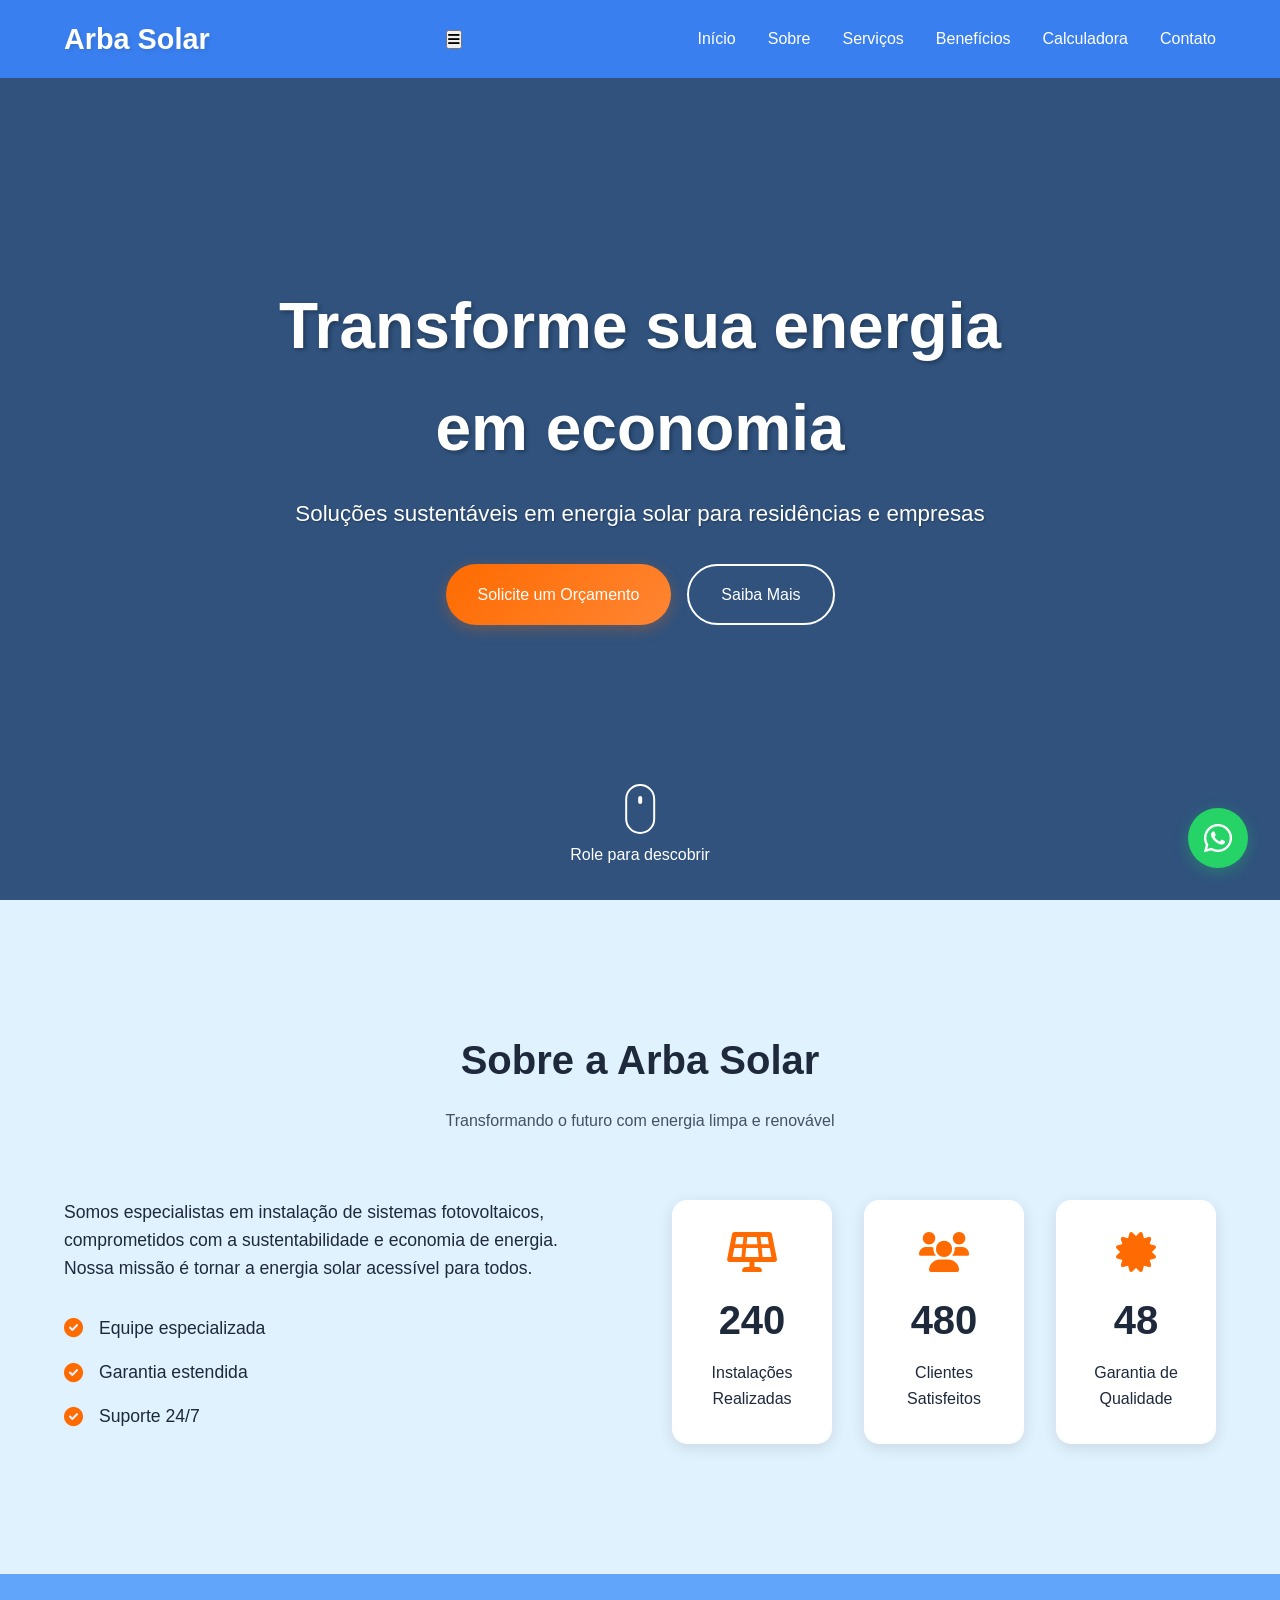
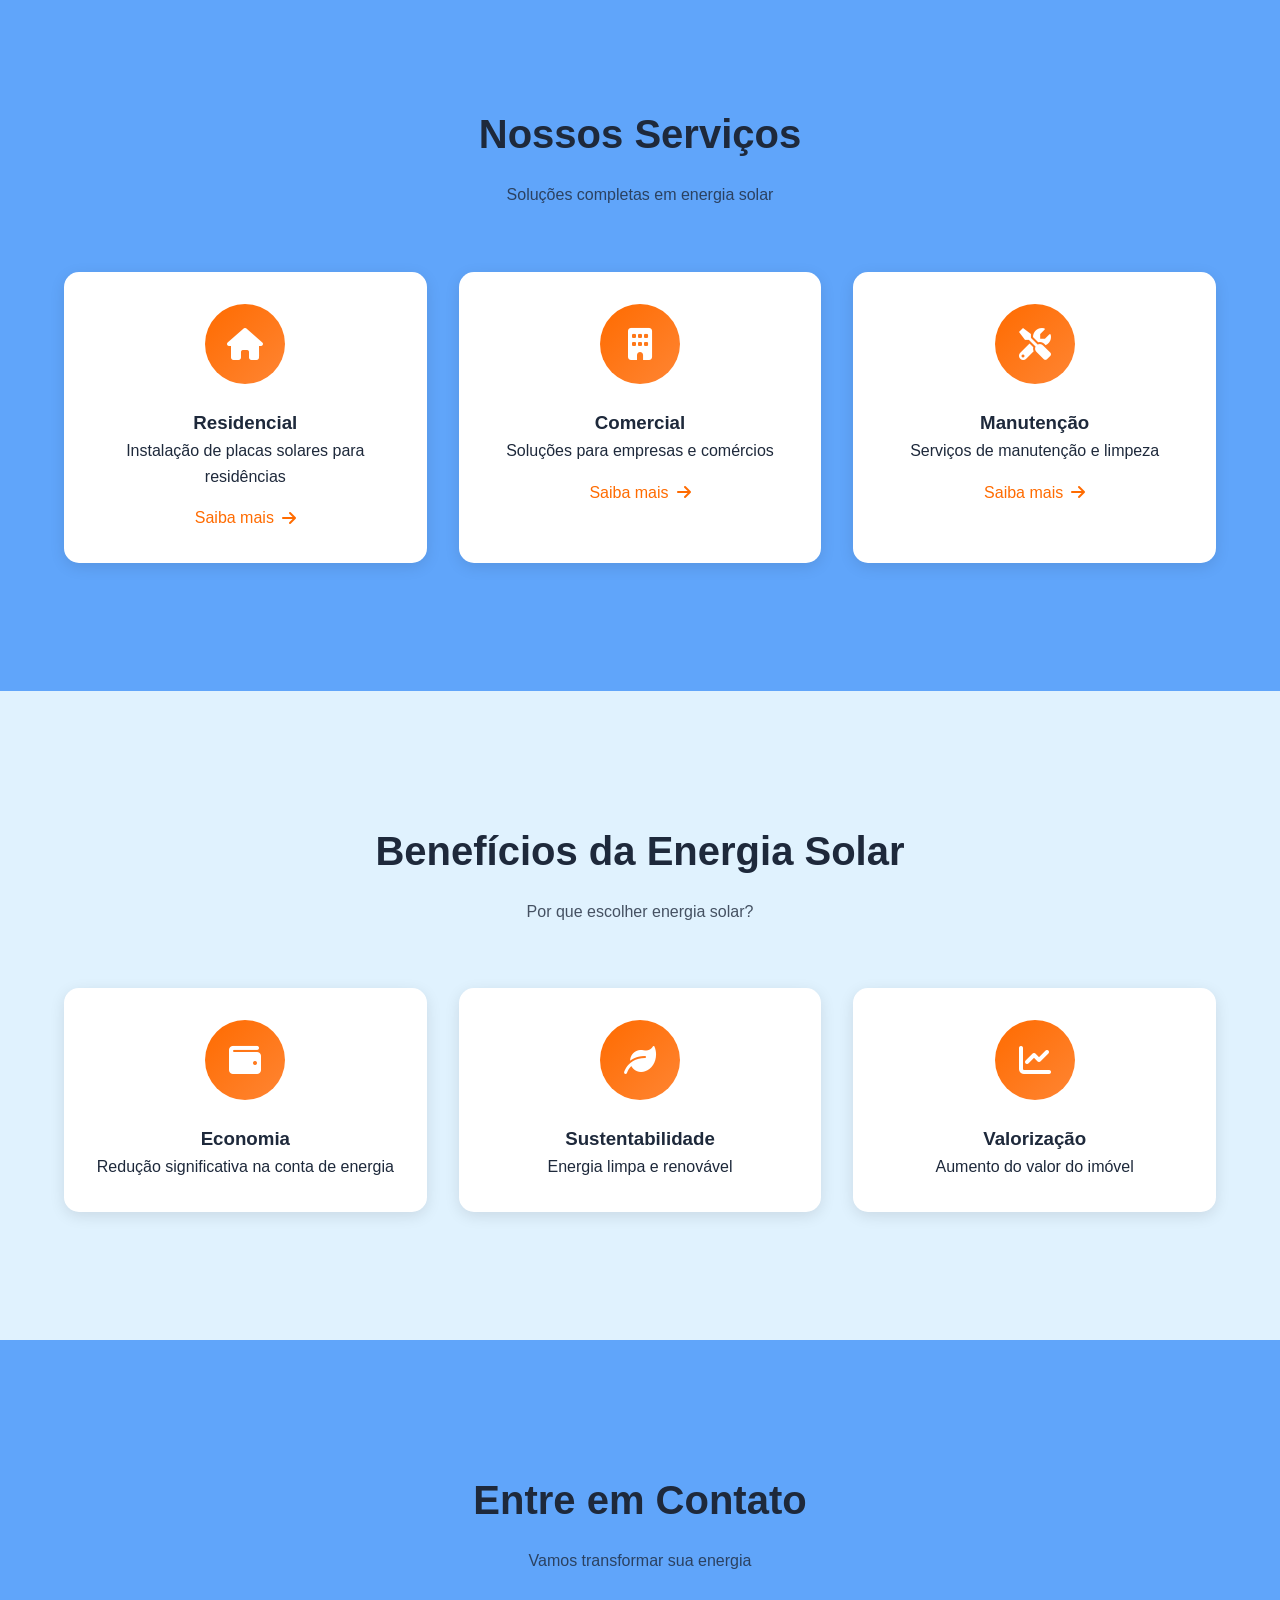
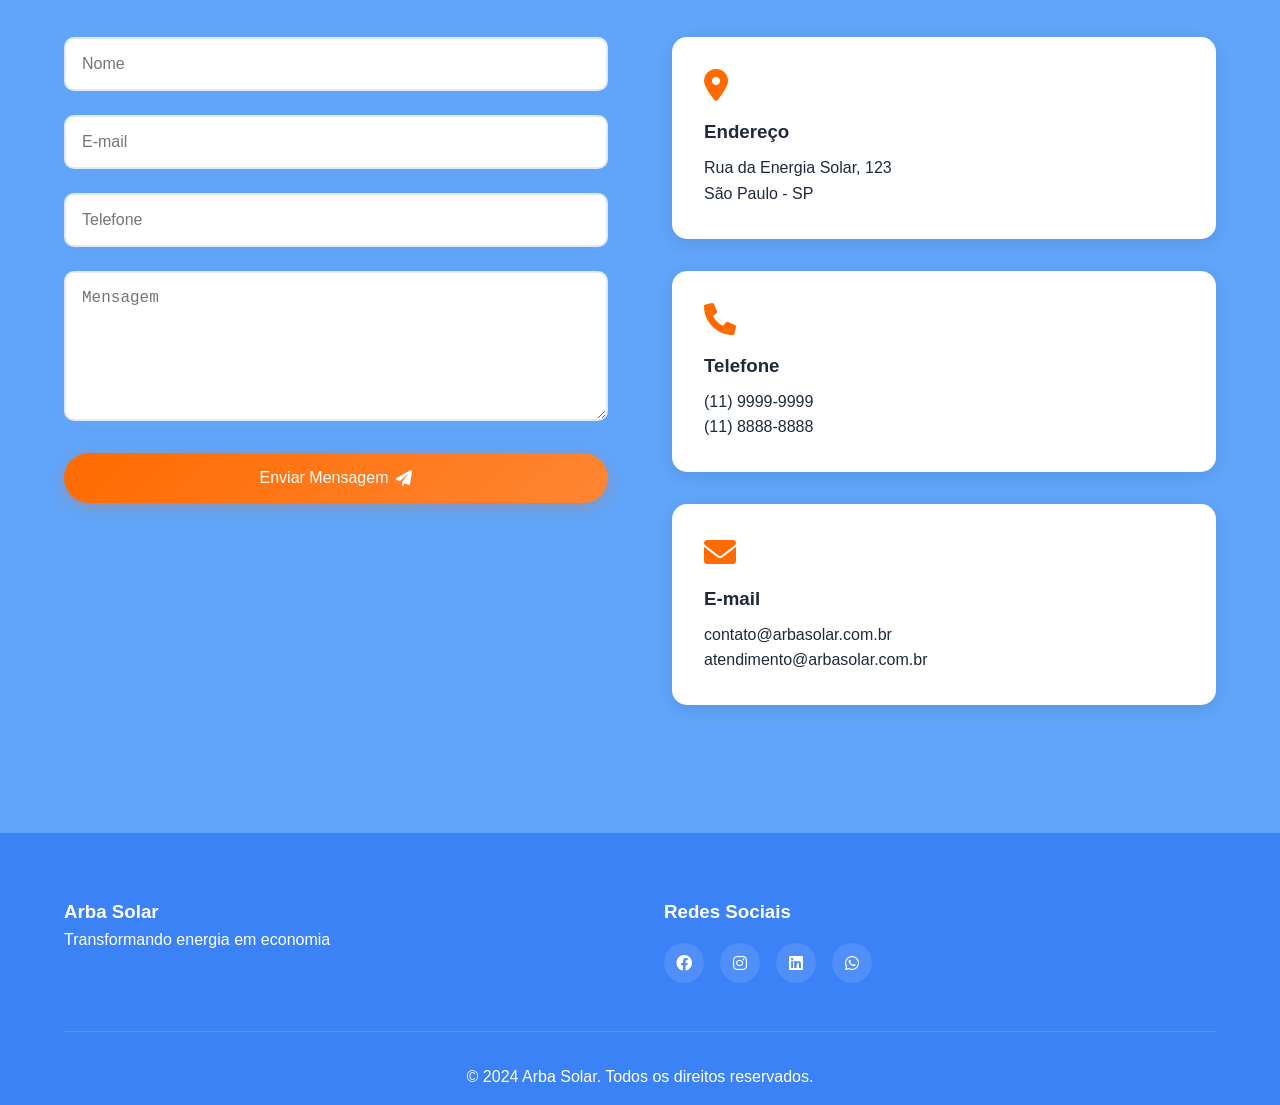
==== index.html @ eaf465b9 "Commit inicial: Site Arba Solar" ====
<!DOCTYPE html>
<html lang="pt-BR">
<head>
    <meta charset="UTF-8">
    <meta name="viewport" content="width=device-width, initial-scale=1.0">
    <title>Arba Solar - Energia Solar para seu Lar</title>
    <link rel="stylesheet" href="styles.css">
    <link rel="stylesheet" href="https://cdnjs.cloudflare.com/ajax/libs/font-awesome/6.0.0/css/all.min.css">
    <link href="https://unpkg.com/aos@2.3.1/dist/aos.css" rel="stylesheet">
</head>
<body>
    <header>
        <nav class="navbar">
            <div class="logo">
                <h1>Arba Solar</h1>
            </div>
            <ul class="nav-links">
                <li><a href="#inicio">Início</a></li>
                <li><a href="#sobre">Sobre</a></li>
                <li><a href="#servicos">Serviços</a></li>
                <li><a href="#beneficios">Benefícios</a></li>
                <li><a href="calculadora.html">Calculadora</a></li>
                <li><a href="#contato">Contato</a></li>
            </ul>
        </nav>
    </header>

    <main>
        <section id="inicio" class="hero">
            <div class="hero-content">
                <h1 data-aos="fade-up">Transforme sua energia em economia</h1>
                <p data-aos="fade-up" data-aos-delay="200">Soluções sustentáveis em energia solar para residências e empresas</p>
                <div class="hero-buttons" data-aos="fade-up" data-aos-delay="400">
                    <a href="#contato" class="cta-button">Solicite um Orçamento</a>
                    <a href="#sobre" class="cta-button secondary">Saiba Mais</a>
                </div>
            </div>
            <div class="scroll-indicator">
                <div class="mouse"></div>
                <p>Role para descobrir</p>
            </div>
        </section>

        <section id="sobre" class="sobre">
            <div class="section-header" data-aos="fade-up">
                <h2>Sobre a Arba Solar</h2>
                <p>Transformando o futuro com energia limpa e renovável</p>
            </div>
            <div class="sobre-content">
                <div class="sobre-text" data-aos="fade-right">
                    <p>Somos especialistas em instalação de sistemas fotovoltaicos, comprometidos com a sustentabilidade e economia de energia. Nossa missão é tornar a energia solar acessível para todos.</p>
                    <div class="features">
                        <div class="feature">
                            <i class="fas fa-check-circle"></i>
                            <span>Equipe especializada</span>
                        </div>
                        <div class="feature">
                            <i class="fas fa-check-circle"></i>
                            <span>Garantia estendida</span>
                        </div>
                        <div class="feature">
                            <i class="fas fa-check-circle"></i>
                            <span>Suporte 24/7</span>
                        </div>
                    </div>
                </div>
                <div class="sobre-stats" data-aos="fade-left">
                    <div class="stat">
                        <i class="fas fa-solar-panel"></i>
                        <h3 class="counter">500</h3>
                        <p>Instalações Realizadas</p>
                    </div>
                    <div class="stat">
                        <i class="fas fa-users"></i>
                        <h3 class="counter">1000</h3>
                        <p>Clientes Satisfeitos</p>
                    </div>
                    <div class="stat">
                        <i class="fas fa-certificate"></i>
                        <h3 class="counter">100</h3>
                        <p>Garantia de Qualidade</p>
                    </div>
                </div>
            </div>
        </section>

        <section id="servicos" class="servicos">
            <div class="section-header" data-aos="fade-up">
                <h2>Nossos Serviços</h2>
                <p>Soluções completas em energia solar</p>
            </div>
            <div class="servicos-grid">
                <div class="servico-card" data-aos="zoom-in" data-aos-delay="100">
                    <div class="card-icon">
                        <i class="fas fa-home"></i>
                    </div>
                    <h3>Residencial</h3>
                    <p>Instalação de placas solares para residências</p>
                    <a href="#contato" class="card-link">Saiba mais <i class="fas fa-arrow-right"></i></a>
                </div>
                <div class="servico-card" data-aos="zoom-in" data-aos-delay="200">
                    <div class="card-icon">
                        <i class="fas fa-building"></i>
                    </div>
                    <h3>Comercial</h3>
                    <p>Soluções para empresas e comércios</p>
                    <a href="#contato" class="card-link">Saiba mais <i class="fas fa-arrow-right"></i></a>
                </div>
                <div class="servico-card" data-aos="zoom-in" data-aos-delay="300">
                    <div class="card-icon">
                        <i class="fas fa-tools"></i>
                    </div>
                    <h3>Manutenção</h3>
                    <p>Serviços de manutenção e limpeza</p>
                    <a href="#contato" class="card-link">Saiba mais <i class="fas fa-arrow-right"></i></a>
                </div>
            </div>
        </section>

        <section id="beneficios" class="beneficios">
            <div class="section-header" data-aos="fade-up">
                <h2>Benefícios da Energia Solar</h2>
                <p>Por que escolher energia solar?</p>
            </div>
            <div class="beneficios-grid">
                <div class="beneficio-card" data-aos="fade-up" data-aos-delay="100">
                    <div class="card-icon">
                        <i class="fas fa-wallet"></i>
                    </div>
                    <h3>Economia</h3>
                    <p>Redução significativa na conta de energia</p>
                </div>
                <div class="beneficio-card" data-aos="fade-up" data-aos-delay="200">
                    <div class="card-icon">
                        <i class="fas fa-leaf"></i>
                    </div>
                    <h3>Sustentabilidade</h3>
                    <p>Energia limpa e renovável</p>
                </div>
                <div class="beneficio-card" data-aos="fade-up" data-aos-delay="300">
                    <div class="card-icon">
                        <i class="fas fa-chart-line"></i>
                    </div>
                    <h3>Valorização</h3>
                    <p>Aumento do valor do imóvel</p>
                </div>
            </div>
        </section>

        <section id="contato" class="contato">
            <div class="section-header" data-aos="fade-up">
                <h2>Entre em Contato</h2>
                <p>Vamos transformar sua energia</p>
            </div>
            <div class="contato-container">
                <form class="contato-form" data-aos="fade-right">
                    <div class="form-group">
                        <input type="text" placeholder="Nome" required>
                    </div>
                    <div class="form-group">
                        <input type="email" placeholder="E-mail" required>
                    </div>
                    <div class="form-group">
                        <input type="tel" placeholder="Telefone" required>
                    </div>
                    <div class="form-group">
                        <textarea placeholder="Mensagem" required></textarea>
                    </div>
                    <button type="submit" class="submit-button">
                        <span>Enviar Mensagem</span>
                        <i class="fas fa-paper-plane"></i>
                    </button>
                </form>
                <div class="contato-info" data-aos="fade-left">
                    <div class="info-card">
                        <i class="fas fa-map-marker-alt"></i>
                        <h3>Endereço</h3>
                        <p>Rua da Energia Solar, 123</p>
                        <p>São Paulo - SP</p>
                    </div>
                    <div class="info-card">
                        <i class="fas fa-phone"></i>
                        <h3>Telefone</h3>
                        <p>(11) 9999-9999</p>
                        <p>(11) 8888-8888</p>
                    </div>
                    <div class="info-card">
                        <i class="fas fa-envelope"></i>
                        <h3>E-mail</h3>
                        <p>contato@arbasolar.com.br</p>
                        <p>atendimento@arbasolar.com.br</p>
                    </div>
                </div>
            </div>
        </section>
    </main>

    <footer>
        <div class="footer-content">
            <div class="footer-section">
                <h3>Arba Solar</h3>
                <p>Transformando energia em economia</p>
            </div>
            <div class="footer-section">
                <h3>Redes Sociais</h3>
                <div class="social-links">
                    <a href="#" class="social-link"><i class="fab fa-facebook"></i></a>
                    <a href="#" class="social-link"><i class="fab fa-instagram"></i></a>
                    <a href="#" class="social-link"><i class="fab fa-linkedin"></i></a>
                    <a href="#" class="social-link"><i class="fab fa-whatsapp"></i></a>
                </div>
            </div>
        </div>
        <div class="footer-bottom">
            <p>&copy; 2024 Arba Solar. Todos os direitos reservados.</p>
        </div>
    </footer>

    <div class="whatsapp-button">
        <a href="https://wa.me/5511999999999" target="_blank">
            <i class="fab fa-whatsapp"></i>
        </a>
    </div>

    <script src="https://unpkg.com/aos@2.3.1/dist/aos.js"></script>
    <script src="script.js"></script>
</body>
</html>
---- styles.css ----
:root {
    --primary-color: #ff6b00;
    --secondary-color: #3b82f6;
    --text-color: #1e293b;
    --light-bg: #e0f2fe;
    --white: #ffffff;
    --dark-bg: #60a5fa;
    --gradient: linear-gradient(135deg, var(--primary-color), #ff8533);
}

* {
    margin: 0;
    padding: 0;
    box-sizing: border-box;
}

html {
    scroll-behavior: smooth;
}

body {
    font-family: 'Segoe UI', Tahoma, Geneva, Verdana, sans-serif;
    line-height: 1.6;
    color: var(--text-color);
    background-color: var(--dark-bg);
    overflow-x: hidden;
}

/* Navbar */
.navbar {
    position: fixed;
    top: 0;
    width: 100%;
    background: rgba(59, 130, 246, 0.95);
    padding: 1rem 5%;
    display: flex;
    justify-content: space-between;
    align-items: center;
    box-shadow: 0 2px 5px rgba(0,0,0,0.1);
    z-index: 1000;
    backdrop-filter: blur(10px);
    transition: all 0.3s ease;
}

.logo h1 {
    color: var(--white);
    font-size: 1.8rem;
    text-shadow: 2px 2px 4px rgba(0,0,0,0.1);
}

.nav-links {
    display: flex;
    list-style: none;
    gap: 2rem;
}

.nav-links a {
    text-decoration: none;
    color: var(--white);
    font-weight: 500;
    transition: all 0.3s ease;
    position: relative;
}

.nav-links a::after {
    content: '';
    position: absolute;
    bottom: -5px;
    left: 0;
    width: 0;
    height: 2px;
    background: var(--primary-color);
    transition: width 0.3s ease;
}

.nav-links a:hover::after {
    width: 100%;
}

/* Hero Section */
.hero {
    height: 100vh;
    background: linear-gradient(rgba(0,0,0,0.5), rgba(0,0,0,0.5)), url('https://images.unsplash.com/photo-1509391366360-2e959784a276?ixlib=rb-1.2.1&auto=format&fit=crop&w=1950&q=80');
    background-size: cover;
    background-position: center;
    background-attachment: fixed;
    display: flex;
    align-items: center;
    justify-content: center;
    text-align: center;
    color: var(--white);
    padding: 0 1rem;
    position: relative;
}

.hero-content {
    max-width: 800px;
}

.hero-content h1 {
    font-size: 4rem;
    margin-bottom: 1rem;
    text-shadow: 2px 2px 4px rgba(0,0,0,0.3);
}

.hero-content p {
    font-size: 1.4rem;
    margin-bottom: 2rem;
    text-shadow: 1px 1px 2px rgba(0,0,0,0.3);
}

.hero-buttons {
    display: flex;
    gap: 1rem;
    justify-content: center;
}

.cta-button {
    display: inline-flex;
    align-items: center;
    padding: 1rem 2rem;
    background: var(--gradient);
    color: var(--white);
    text-decoration: none;
    border-radius: 50px;
    transition: all 0.3s ease;
    font-weight: 500;
    box-shadow: 0 4px 15px rgba(255, 107, 0, 0.3);
}

.cta-button.secondary {
    background: transparent;
    border: 2px solid var(--white);
    box-shadow: none;
}

.cta-button:hover {
    transform: translateY(-3px);
    box-shadow: 0 6px 20px rgba(255, 107, 0, 0.4);
}

.cta-button.secondary:hover {
    background: var(--white);
    color: var(--primary-color);
}

.scroll-indicator {
    position: absolute;
    bottom: 2rem;
    left: 50%;
    transform: translateX(-50%);
    display: flex;
    flex-direction: column;
    align-items: center;
    gap: 0.5rem;
    color: var(--white);
    animation: bounce 2s infinite;
}

.mouse {
    width: 30px;
    height: 50px;
    border: 2px solid var(--white);
    border-radius: 15px;
    position: relative;
}

.mouse::before {
    content: '';
    position: absolute;
    top: 10px;
    left: 50%;
    transform: translateX(-50%);
    width: 4px;
    height: 8px;
    background: var(--white);
    border-radius: 2px;
    animation: scroll 2s infinite;
}

@keyframes bounce {
    0%, 20%, 50%, 80%, 100% {
        transform: translateY(0);
    }
    40% {
        transform: translateY(-10px);
    }
    60% {
        transform: translateY(-5px);
    }
}

@keyframes scroll {
    0% {
        transform: translate(-50%, 0);
        opacity: 1;
    }
    100% {
        transform: translate(-50%, 20px);
        opacity: 0;
    }
}

/* Section Headers */
.section-header {
    text-align: center;
    margin-bottom: 4rem;
}

.section-header h2 {
    font-size: 2.5rem;
    color: var(--text-color);
    margin-bottom: 1rem;
}

.section-header p {
    color: var(--text-color);
    opacity: 0.8;
}

/* Sobre Section */
.sobre {
    padding: 8rem 5%;
    background: var(--light-bg);
}

.sobre-content {
    display: grid;
    grid-template-columns: 1fr 1fr;
    gap: 4rem;
    align-items: center;
}

.sobre-text {
    font-size: 1.1rem;
}

.features {
    margin-top: 2rem;
}

.feature {
    display: flex;
    align-items: center;
    gap: 1rem;
    margin-bottom: 1rem;
}

.feature i {
    color: var(--primary-color);
    font-size: 1.2rem;
}

.sobre-stats {
    display: grid;
    grid-template-columns: repeat(3, 1fr);
    gap: 2rem;
}

.stat {
    text-align: center;
    padding: 2rem;
    background: var(--white);
    border-radius: 15px;
    box-shadow: 0 4px 15px rgba(0,0,0,0.1);
    transition: transform 0.3s ease;
}

.stat:hover {
    transform: translateY(-5px);
}

.stat i {
    font-size: 2.5rem;
    color: var(--primary-color);
    margin-bottom: 1rem;
}

.stat h3 {
    font-size: 2.5rem;
    color: var(--text-color);
    margin-bottom: 0.5rem;
}

/* Serviços Section */
.servicos {
    padding: 8rem 5%;
}

.servicos-grid {
    display: grid;
    grid-template-columns: repeat(auto-fit, minmax(300px, 1fr));
    gap: 2rem;
}

.servico-card {
    text-align: center;
    padding: 2rem;
    background: var(--white);
    border-radius: 15px;
    box-shadow: 0 4px 15px rgba(0,0,0,0.1);
    transition: all 0.3s ease;
}

.servico-card:hover {
    transform: translateY(-10px);
    box-shadow: 0 8px 25px rgba(0,0,0,0.15);
}

.card-icon {
    width: 80px;
    height: 80px;
    background: var(--gradient);
    border-radius: 50%;
    display: flex;
    align-items: center;
    justify-content: center;
    margin: 0 auto 1.5rem;
}

.card-icon i {
    font-size: 2rem;
    color: var(--white);
}

.card-link {
    display: inline-flex;
    align-items: center;
    gap: 0.5rem;
    color: var(--primary-color);
    text-decoration: none;
    margin-top: 1rem;
    font-weight: 500;
    transition: gap 0.3s ease;
}

.card-link:hover {
    gap: 1rem;
}

/* Benefícios Section */
.beneficios {
    padding: 8rem 5%;
    background: var(--light-bg);
}

.beneficios-grid {
    display: grid;
    grid-template-columns: repeat(auto-fit, minmax(300px, 1fr));
    gap: 2rem;
}

.beneficio-card {
    text-align: center;
    padding: 2rem;
    background: var(--white);
    border-radius: 15px;
    box-shadow: 0 4px 15px rgba(0,0,0,0.1);
    transition: all 0.3s ease;
}

.beneficio-card:hover {
    transform: translateY(-10px);
    box-shadow: 0 8px 25px rgba(0,0,0,0.15);
}

/* Contato Section */
.contato {
    padding: 8rem 5%;
}

.contato-container {
    display: grid;
    grid-template-columns: 1fr 1fr;
    gap: 4rem;
}

.contato-form {
    display: flex;
    flex-direction: column;
    gap: 1.5rem;
}

.form-group {
    position: relative;
}

.contato-form input,
.contato-form textarea {
    width: 100%;
    padding: 1rem;
    border: 2px solid #e2e8f0;
    border-radius: 10px;
    font-size: 1rem;
    background: var(--white);
    color: var(--text-color);
    transition: all 0.3s ease;
}

.contato-form input:focus,
.contato-form textarea:focus {
    border-color: var(--primary-color);
    outline: none;
    box-shadow: 0 0 0 3px rgba(255, 107, 0, 0.1);
}

.contato-form textarea {
    height: 150px;
    resize: vertical;
}

.submit-button {
    display: inline-flex;
    align-items: center;
    justify-content: center;
    gap: 0.5rem;
    padding: 1rem;
    background: var(--gradient);
    color: var(--white);
    border: none;
    border-radius: 50px;
    cursor: pointer;
    font-size: 1rem;
    font-weight: 500;
    transition: all 0.3s ease;
    box-shadow: 0 4px 15px rgba(255, 107, 0, 0.3);
}

.submit-button:hover {
    transform: translateY(-3px);
    box-shadow: 0 6px 20px rgba(255, 107, 0, 0.4);
}

.contato-info {
    display: grid;
    grid-template-columns: 1fr;
    gap: 2rem;
}

.info-card {
    background: var(--white);
    padding: 2rem;
    border-radius: 15px;
    box-shadow: 0 4px 15px rgba(0,0,0,0.1);
    transition: transform 0.3s ease;
}

.info-card:hover {
    transform: translateY(-5px);
}

.info-card i {
    font-size: 2rem;
    color: var(--primary-color);
    margin-bottom: 1rem;
}

.info-card h3 {
    margin-bottom: 0.5rem;
    color: var(--text-color);
}

/* Footer */
footer {
    background: var(--secondary-color);
    color: var(--white);
    padding: 4rem 5% 1rem;
}

.footer-content {
    display: grid;
    grid-template-columns: repeat(auto-fit, minmax(200px, 1fr));
    gap: 3rem;
    margin-bottom: 3rem;
}

.social-links {
    display: flex;
    gap: 1rem;
    margin-top: 1rem;
}

.social-link {
    width: 40px;
    height: 40px;
    background: rgba(255,255,255,0.1);
    border-radius: 50%;
    display: flex;
    align-items: center;
    justify-content: center;
    color: var(--white);
    text-decoration: none;
    transition: all 0.3s ease;
}

.social-link:hover {
    background: var(--primary-color);
    transform: translateY(-3px);
}

.footer-bottom {
    text-align: center;
    padding-top: 2rem;
    border-top: 1px solid rgba(255,255,255,0.1);
}

/* WhatsApp Button */
.whatsapp-button {
    position: fixed;
    bottom: 2rem;
    right: 2rem;
    z-index: 1000;
}

.whatsapp-button a {
    display: flex;
    align-items: center;
    justify-content: center;
    width: 60px;
    height: 60px;
    background: #25d366;
    color: var(--white);
    border-radius: 50%;
    text-decoration: none;
    font-size: 2rem;
    box-shadow: 0 4px 15px rgba(37, 211, 102, 0.3);
    transition: all 0.3s ease;
}

.whatsapp-button a:hover {
    transform: scale(1.1);
    box-shadow: 0 6px 20px rgba(37, 211, 102, 0.4);
}

/* Responsividade */
@media (max-width: 768px) {
    .navbar {
        padding: 1rem;
    }

    .nav-links {
        display: none;
        position: absolute;
        top: 100%;
        left: 0;
        width: 100%;
        background: var(--secondary-color);
        padding: 1rem;
        flex-direction: column;
        text-align: center;
        gap: 1rem;
    }

    .nav-links.active {
        display: flex;
    }

    .mobile-menu-button {
        display: block;
        background: none;
        border: none;
        color: var(--white);
        font-size: 1.5rem;
        cursor: pointer;
    }

    .hero-content h1 {
        font-size: 2.5rem;
    }

    .hero-buttons {
        flex-direction: column;
    }

    .sobre-content,
    .contato-container {
        grid-template-columns: 1fr;
    }

    .sobre-stats {
        grid-template-columns: 1fr;
    }

    .whatsapp-button {
        bottom: 1rem;
        right: 1rem;
    }

    .whatsapp-button a {
        width: 50px;
        height: 50px;
        font-size: 1.5rem;
    }
}
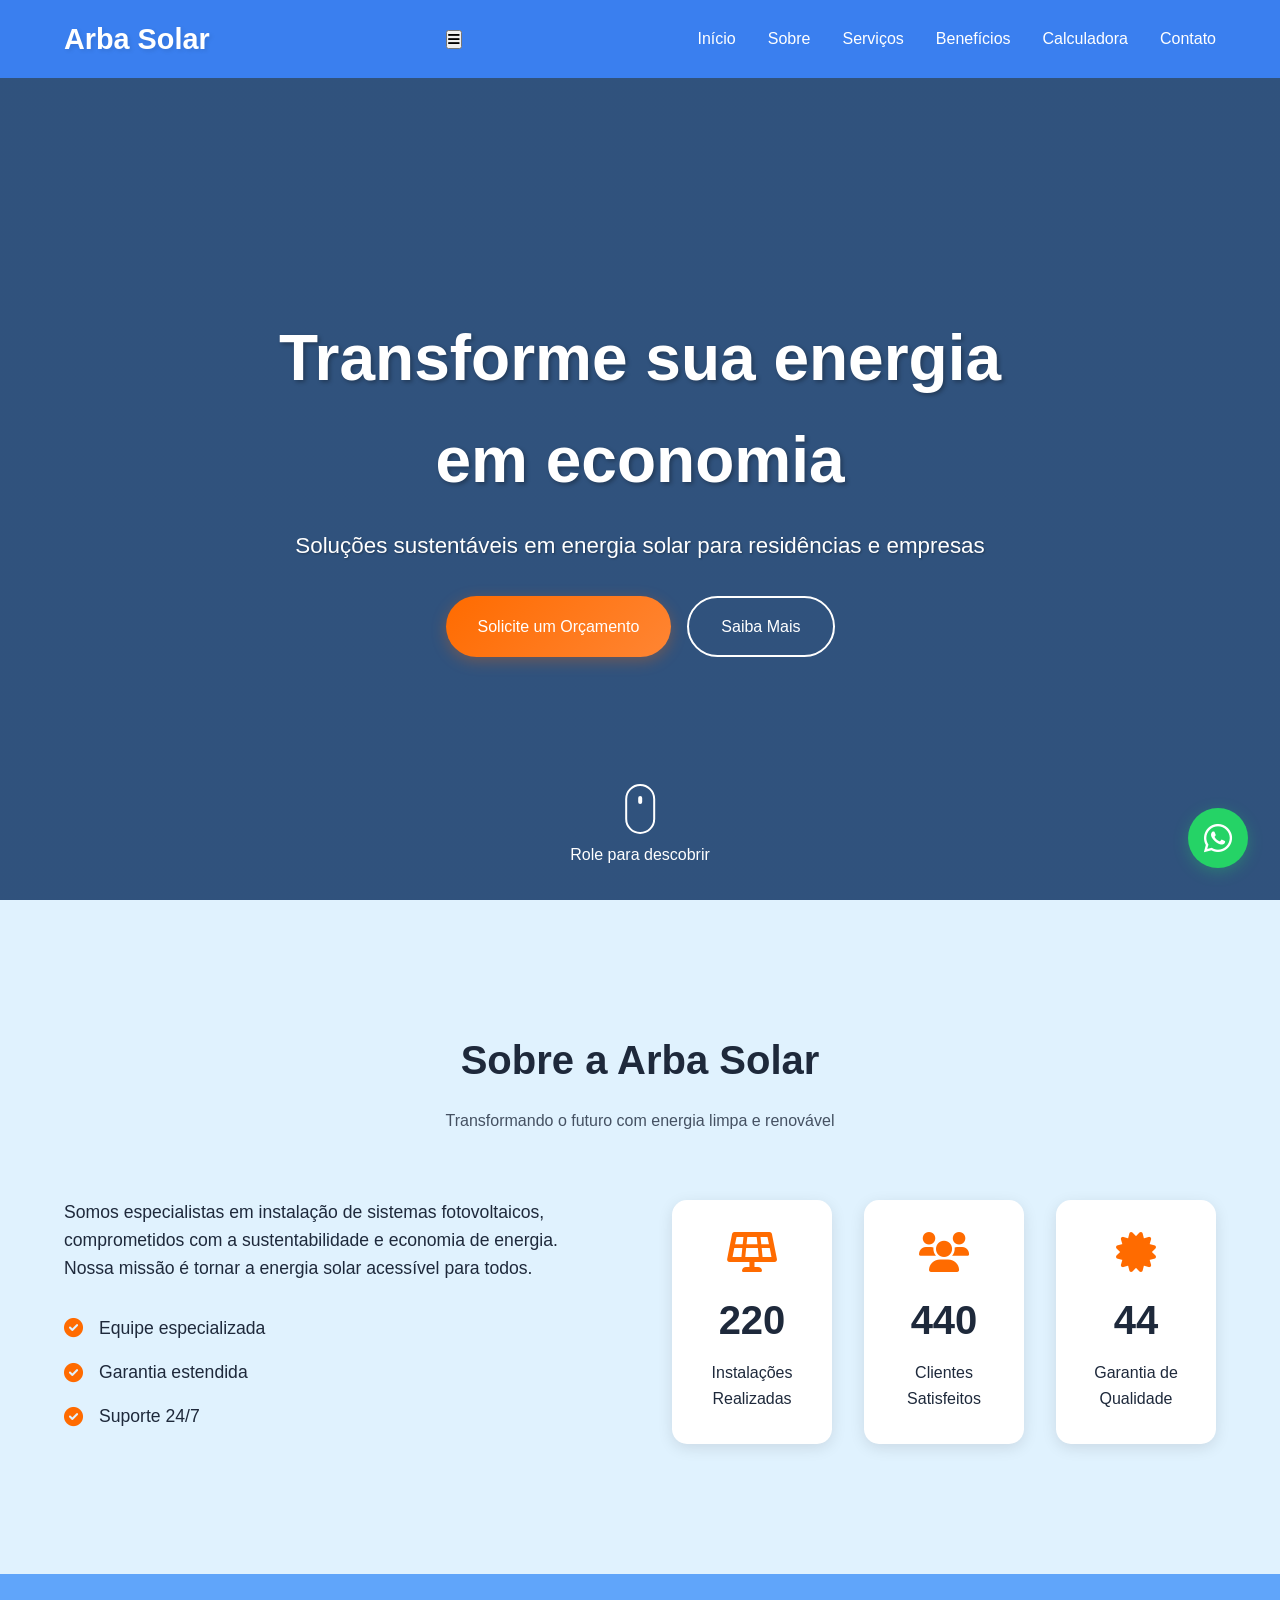
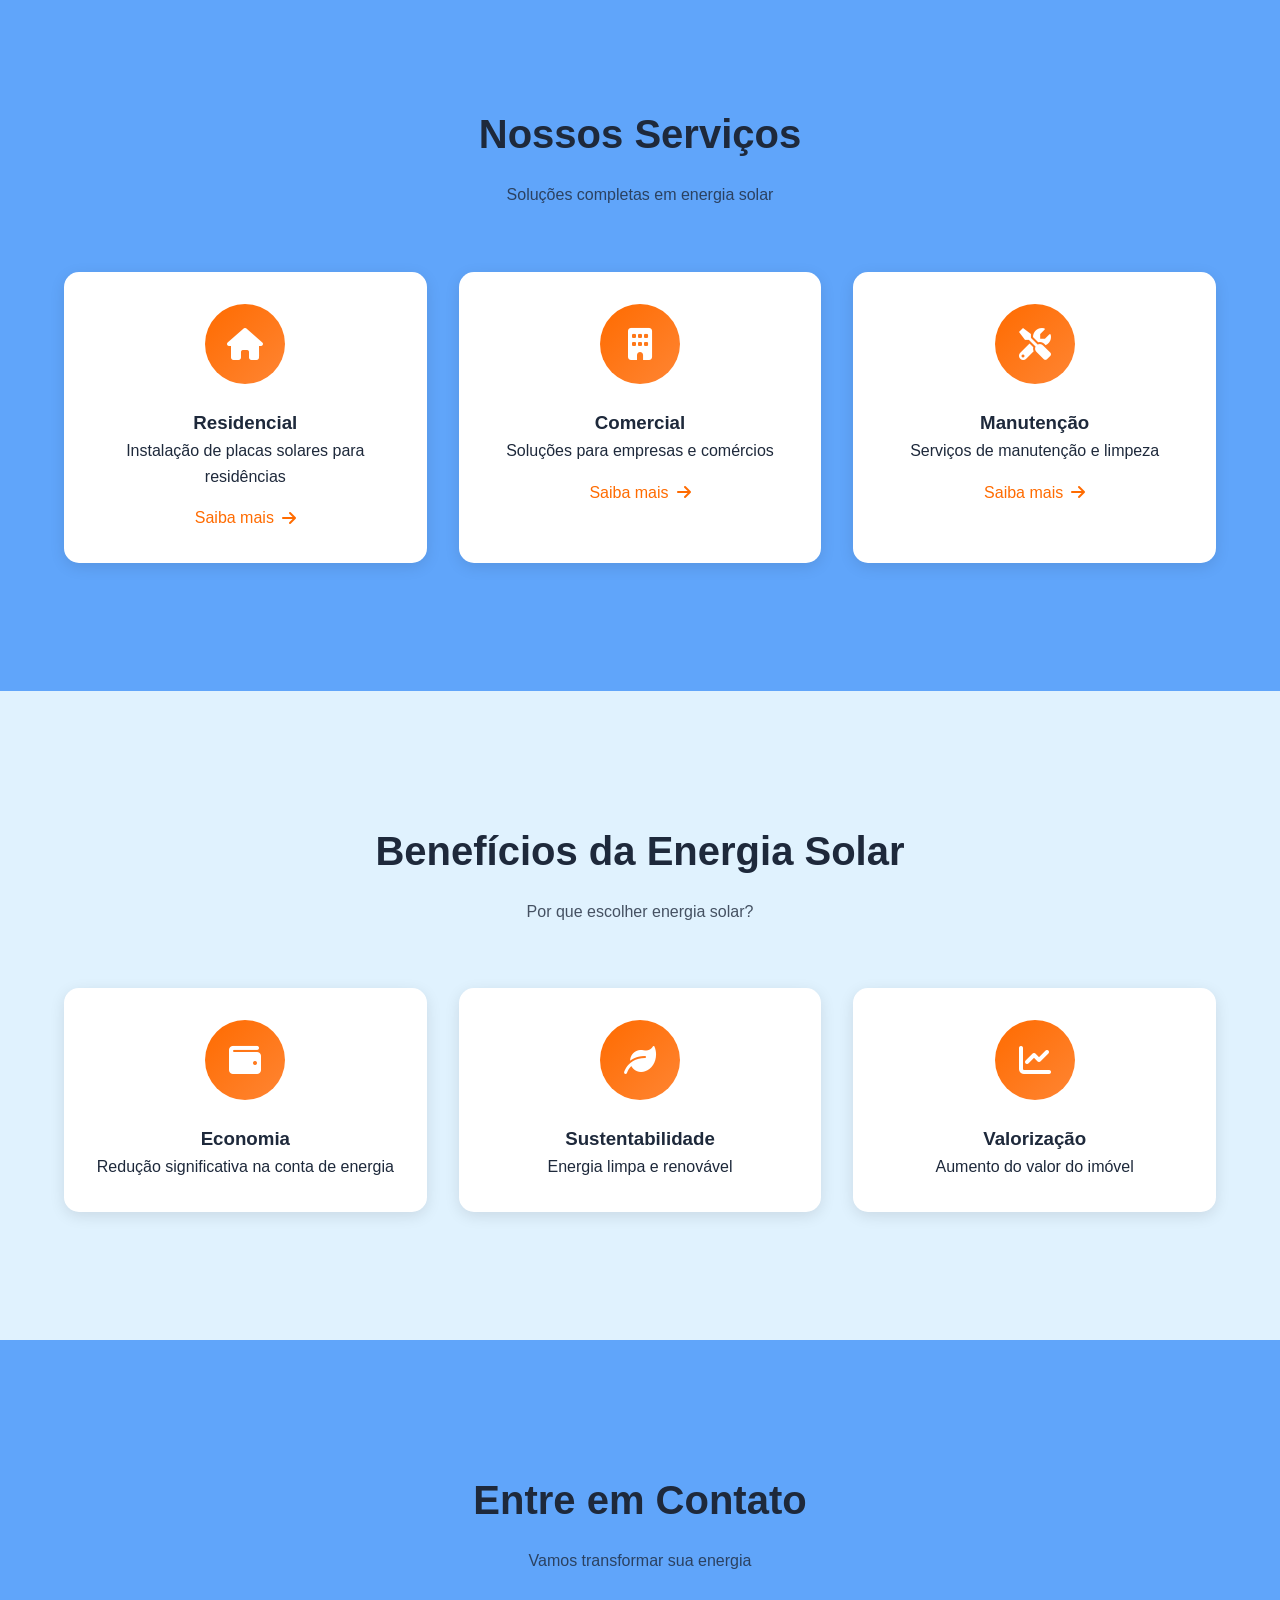
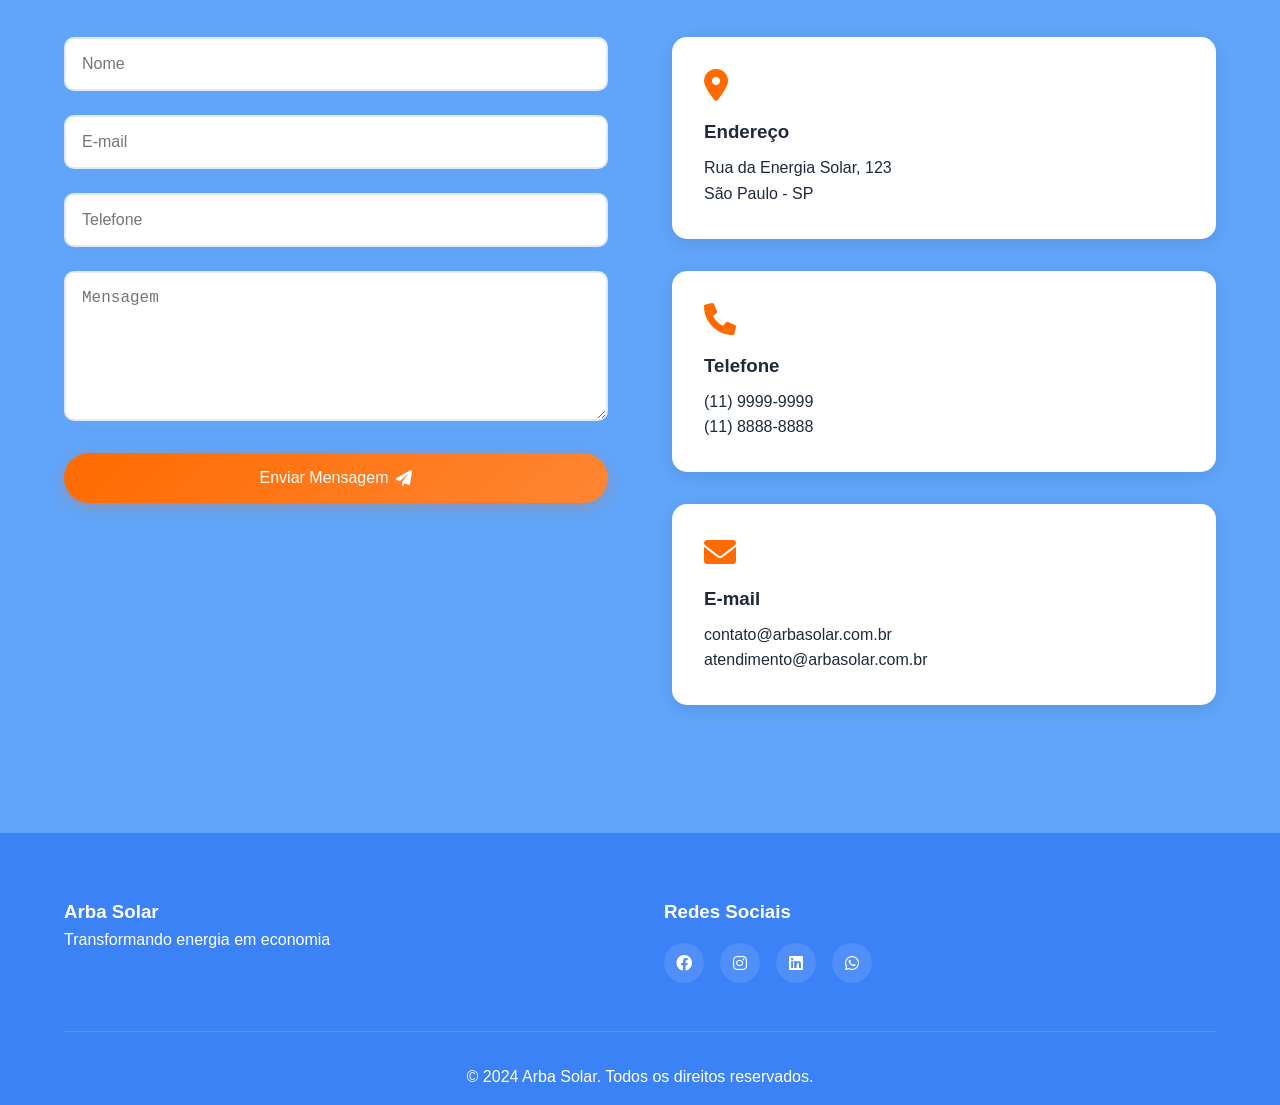
==== commit 39bfcb40: "Correções de responsividade e menu mobile" ====
--- a/index.html
+++ b/index.html
@@ -14,6 +14,9 @@
             <div class="logo">
                 <h1>Arba Solar</h1>
             </div>
+            <button class="menu-btn">
+                <i class="fas fa-bars"></i>
+            </button>
             <ul class="nav-links">
                 <li><a href="#inicio">Início</a></li>
                 <li><a href="#sobre">Sobre</a></li>
--- a/styles.css
+++ b/styles.css
@@ -79,22 +79,24 @@
 
 /* Hero Section */
 .hero {
-    height: 100vh;
+    min-height: 100vh;
+    display: flex;
+    align-items: center;
     background: linear-gradient(rgba(0,0,0,0.5), rgba(0,0,0,0.5)), url('https://images.unsplash.com/photo-1509391366360-2e959784a276?ixlib=rb-1.2.1&auto=format&fit=crop&w=1950&q=80');
     background-size: cover;
     background-position: center;
     background-attachment: fixed;
-    display: flex;
-    align-items: center;
-    justify-content: center;
-    text-align: center;
-    color: var(--white);
-    padding: 0 1rem;
+    padding: 8rem 5% 4rem;
     position: relative;
+    overflow: hidden;
 }
 
 .hero-content {
     max-width: 800px;
+    margin: 0 auto;
+    text-align: center;
+    color: var(--white);
+    z-index: 1;
 }
 
 .hero-content h1 {
@@ -532,58 +534,245 @@
     box-shadow: 0 6px 20px rgba(37, 211, 102, 0.4);
 }
 
-/* Responsividade */
+/* Estilos do Menu Mobile */
+.menu-btn {
+    display: none;
+    background: none;
+    border: none;
+    color: var(--white);
+    font-size: 1.5rem;
+    cursor: pointer;
+    padding: 0.5rem;
+    z-index: 1000;
+}
+
 @media (max-width: 768px) {
-    .navbar {
-        padding: 1rem;
+    .menu-btn {
+        display: block;
     }
 
     .nav-links {
-        display: none;
-        position: absolute;
-        top: 100%;
-        left: 0;
-        width: 100%;
+        position: fixed;
+        top: 0;
+        right: -100%;
+        width: 80%;
+        height: 100vh;
         background: var(--secondary-color);
-        padding: 1rem;
         flex-direction: column;
+        padding: 5rem 2rem;
+        transition: 0.3s ease;
+        z-index: 999;
+    }
+
+    .nav-links.active {
+        right: 0;
+    }
+
+    .nav-links li {
+        margin: 1.5rem 0;
+    }
+
+    .nav-links a {
+        font-size: 1.2rem;
+    }
+
+    .hero {
+        padding: 6rem 5% 4rem;
+    }
+
+    .hero-content {
         text-align: center;
-        gap: 1rem;
-    }
-
-    .nav-links.active {
-        display: flex;
-    }
-
-    .mobile-menu-button {
-        display: block;
-        background: none;
-        border: none;
-        color: var(--white);
-        font-size: 1.5rem;
-        cursor: pointer;
-    }
-
-    .hero-content h1 {
+    }
+
+    .hero h1 {
         font-size: 2.5rem;
+    }
+
+    .hero p {
+        font-size: 1.1rem;
     }
 
     .hero-buttons {
         flex-direction: column;
-    }
-
-    .sobre-content,
-    .contato-container {
+        gap: 1rem;
+    }
+
+    .hero-buttons .btn {
+        width: 100%;
+    }
+
+    .scroll-indicator {
+        display: none;
+    }
+
+    .sobre {
+        padding: 4rem 5%;
+    }
+
+    .sobre-grid {
         grid-template-columns: 1fr;
-    }
-
-    .sobre-stats {
+        gap: 2rem;
+    }
+
+    .sobre-content {
+        text-align: center;
+    }
+
+    .sobre-content h2 {
+        font-size: 2rem;
+    }
+
+    .sobre-content p {
+        font-size: 1rem;
+    }
+
+    .sobre-image {
+        order: -1;
+    }
+
+    .sobre-image img {
+        width: 100%;
+        max-width: 400px;
+        margin: 0 auto;
+    }
+
+    .features-grid {
         grid-template-columns: 1fr;
+        gap: 1.5rem;
+    }
+
+    .feature-item {
+        padding: 1.5rem;
+    }
+
+    .feature-item i {
+        font-size: 2rem;
+    }
+
+    .feature-item h3 {
+        font-size: 1.2rem;
+    }
+
+    .feature-item p {
+        font-size: 0.9rem;
+    }
+
+    .stats-grid {
+        grid-template-columns: 1fr;
+        gap: 1.5rem;
+    }
+
+    .stat {
+        padding: 1.5rem;
+    }
+
+    .stat h3 {
+        font-size: 2rem;
+    }
+
+    .stat p {
+        font-size: 1rem;
+    }
+
+    .servicos {
+        padding: 4rem 5%;
+    }
+
+    .servicos-grid {
+        grid-template-columns: 1fr;
+        gap: 2rem;
+    }
+
+    .servico-card {
+        padding: 2rem;
+    }
+
+    .servico-card i {
+        font-size: 2.5rem;
+    }
+
+    .servico-card h3 {
+        font-size: 1.3rem;
+    }
+
+    .servico-card p {
+        font-size: 0.95rem;
+    }
+
+    .beneficios {
+        padding: 4rem 5%;
+    }
+
+    .beneficios-grid {
+        grid-template-columns: 1fr;
+        gap: 2rem;
+    }
+
+    .beneficio-card {
+        padding: 2rem;
+    }
+
+    .beneficio-card i {
+        font-size: 2.5rem;
+    }
+
+    .beneficio-card h3 {
+        font-size: 1.3rem;
+    }
+
+    .beneficio-card p {
+        font-size: 0.95rem;
+    }
+
+    .contato {
+        padding: 4rem 5%;
+    }
+
+    .contato-grid {
+        grid-template-columns: 1fr;
+        gap: 3rem;
+    }
+
+    .contato-info {
+        text-align: center;
+    }
+
+    .contato-info h2 {
+        font-size: 2rem;
+    }
+
+    .contato-info p {
+        font-size: 1rem;
+    }
+
+    .contato-form {
+        padding: 2rem;
+    }
+
+    .form-group input,
+    .form-group textarea {
+        padding: 0.8rem;
+        font-size: 1rem;
+    }
+
+    .submit-btn {
+        padding: 1rem;
+        font-size: 1rem;
+    }
+
+    .footer-content {
+        flex-direction: column;
+        gap: 2rem;
+        text-align: center;
+    }
+
+    .social-links {
+        justify-content: center;
     }
 
     .whatsapp-button {
+        right: 1rem;
         bottom: 1rem;
-        right: 1rem;
     }
 
     .whatsapp-button a {
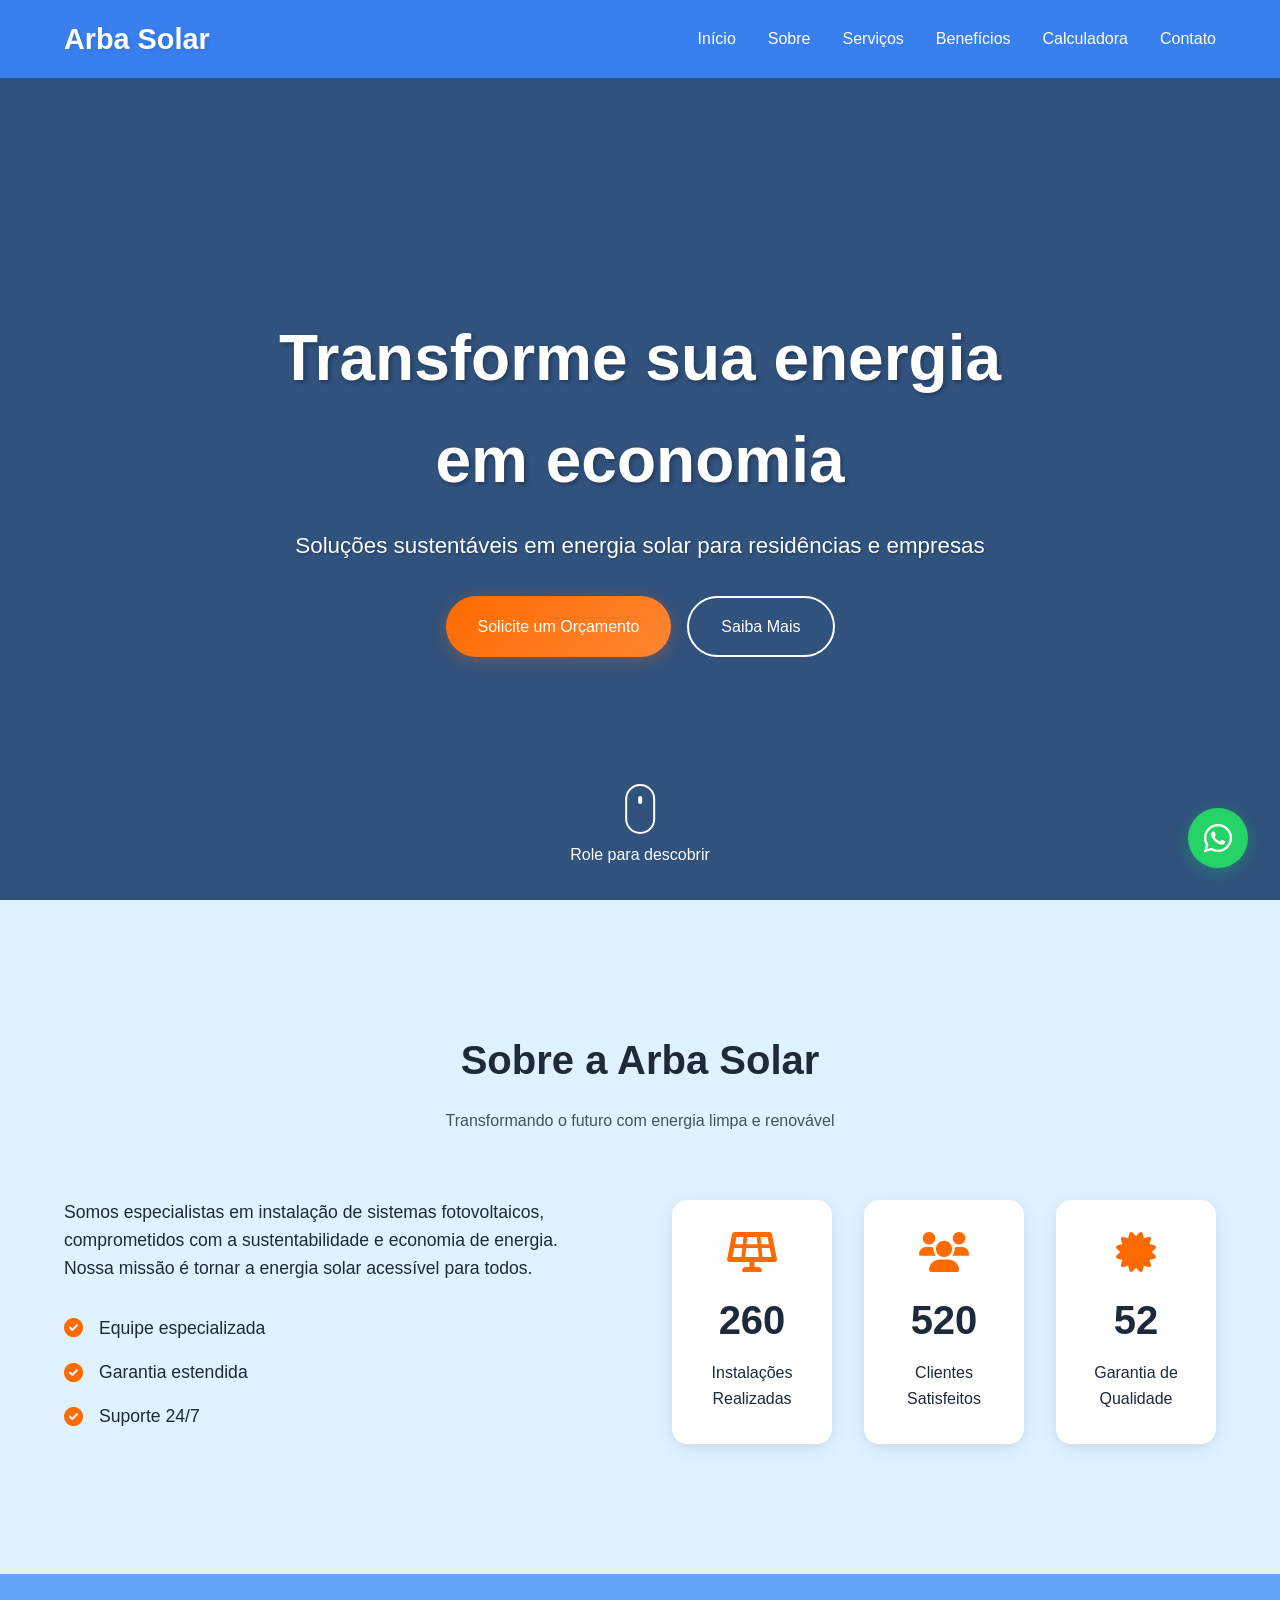
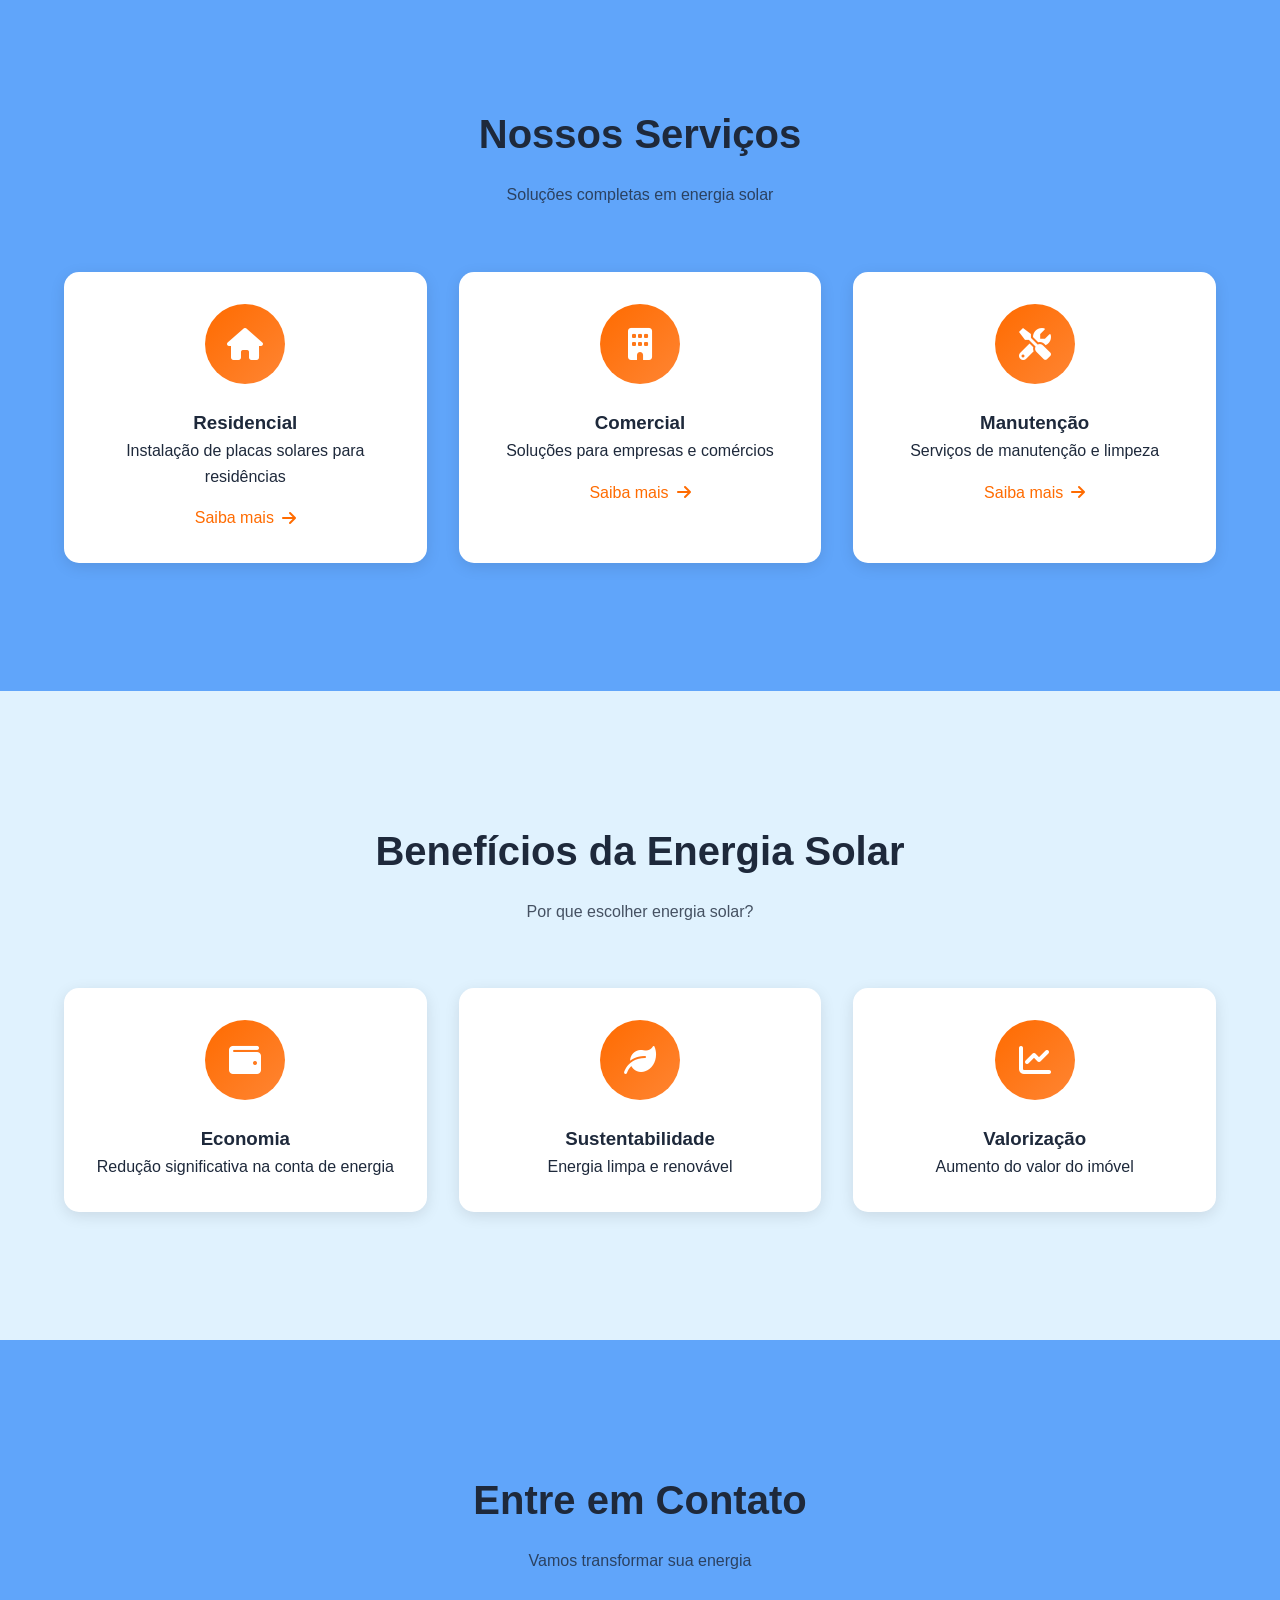
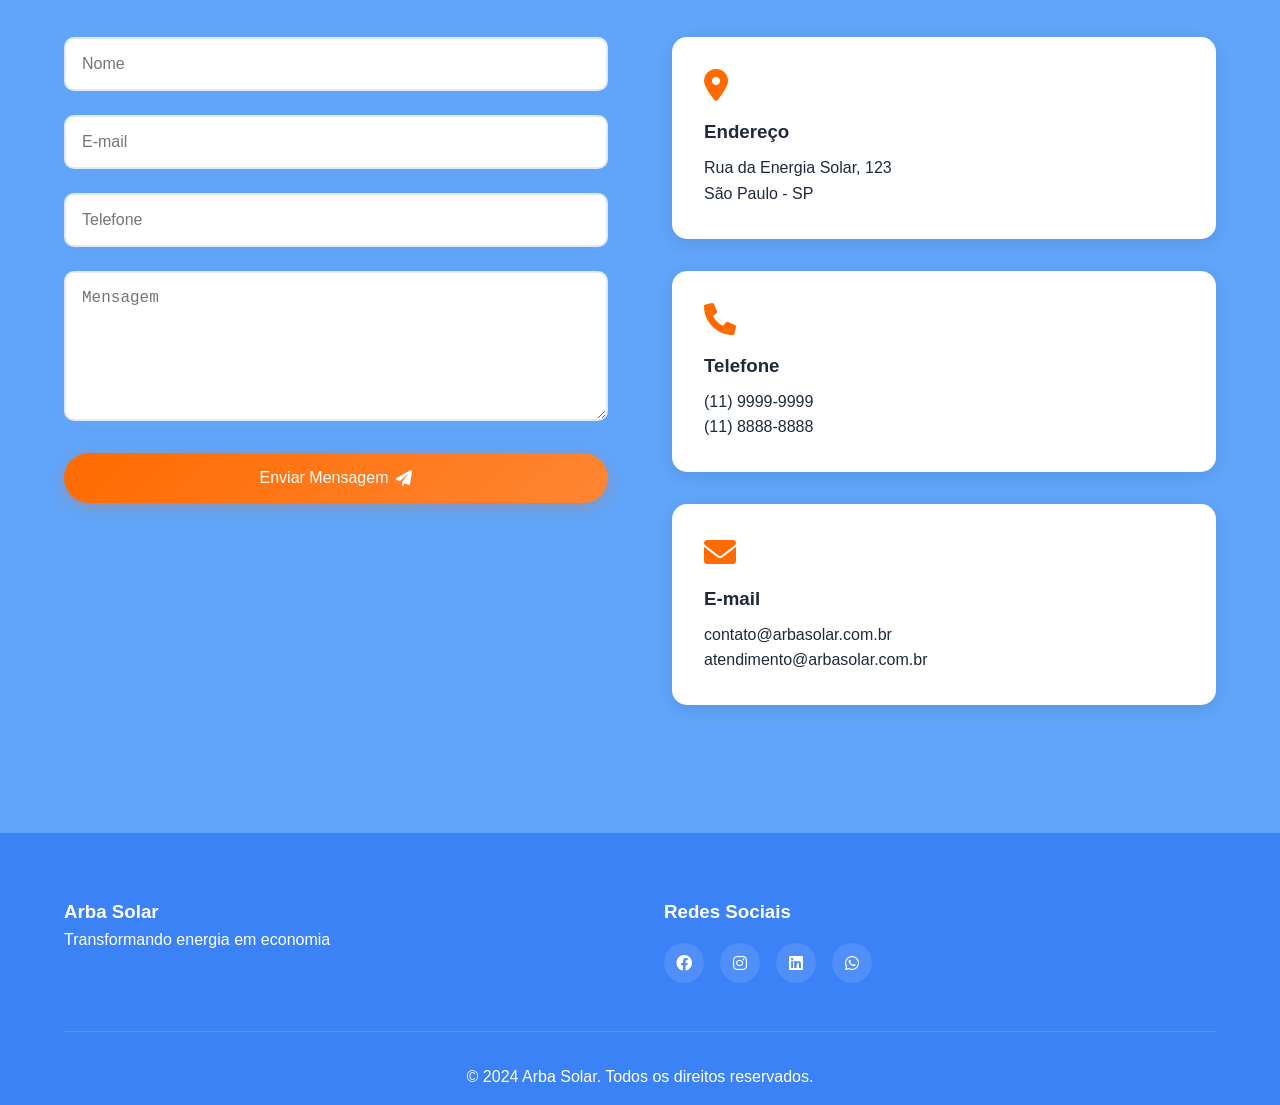
==== commit a990fdc2: "Correção do menu mobile e responsividade" ====
--- a/index.html
+++ b/index.html
@@ -14,7 +14,7 @@
             <div class="logo">
                 <h1>Arba Solar</h1>
             </div>
-            <button class="menu-btn">
+            <button class="menu-btn" aria-label="Menu">
                 <i class="fas fa-bars"></i>
             </button>
             <ul class="nav-links">
--- a/styles.css
+++ b/styles.css
@@ -534,7 +534,7 @@
     box-shadow: 0 6px 20px rgba(37, 211, 102, 0.4);
 }
 
-/* Estilos do Menu Mobile */
+/* Menu Mobile */
 .menu-btn {
     display: none;
     background: none;
@@ -562,6 +562,7 @@
         padding: 5rem 2rem;
         transition: 0.3s ease;
         z-index: 999;
+        box-shadow: -2px 0 10px rgba(0,0,0,0.1);
     }
 
     .nav-links.active {
@@ -578,27 +579,33 @@
 
     .hero {
         padding: 6rem 5% 4rem;
+        min-height: 100vh;
     }
 
     .hero-content {
         text-align: center;
+        padding: 0 1rem;
     }
 
     .hero h1 {
         font-size: 2.5rem;
+        line-height: 1.2;
     }
 
     .hero p {
         font-size: 1.1rem;
+        margin-bottom: 2rem;
     }
 
     .hero-buttons {
         flex-direction: column;
         gap: 1rem;
+        align-items: center;
     }
 
     .hero-buttons .btn {
         width: 100%;
+        max-width: 300px;
     }
 
     .scroll-indicator {
@@ -616,58 +623,71 @@
 
     .sobre-content {
         text-align: center;
+        padding: 0 1rem;
     }
 
     .sobre-content h2 {
         font-size: 2rem;
+        margin-bottom: 1.5rem;
     }
 
     .sobre-content p {
         font-size: 1rem;
+        line-height: 1.6;
     }
 
     .sobre-image {
         order: -1;
+        padding: 0 1rem;
     }
 
     .sobre-image img {
         width: 100%;
         max-width: 400px;
         margin: 0 auto;
+        border-radius: 10px;
     }
 
     .features-grid {
         grid-template-columns: 1fr;
         gap: 1.5rem;
+        padding: 0 1rem;
     }
 
     .feature-item {
         padding: 1.5rem;
+        text-align: center;
     }
 
     .feature-item i {
         font-size: 2rem;
+        margin-bottom: 1rem;
     }
 
     .feature-item h3 {
         font-size: 1.2rem;
+        margin-bottom: 0.5rem;
     }
 
     .feature-item p {
         font-size: 0.9rem;
+        line-height: 1.5;
     }
 
     .stats-grid {
         grid-template-columns: 1fr;
         gap: 1.5rem;
+        padding: 0 1rem;
     }
 
     .stat {
         padding: 1.5rem;
+        text-align: center;
     }
 
     .stat h3 {
         font-size: 2rem;
+        margin-bottom: 0.5rem;
     }
 
     .stat p {
@@ -681,22 +701,27 @@
     .servicos-grid {
         grid-template-columns: 1fr;
         gap: 2rem;
+        padding: 0 1rem;
     }
 
     .servico-card {
         padding: 2rem;
+        text-align: center;
     }
 
     .servico-card i {
         font-size: 2.5rem;
+        margin-bottom: 1rem;
     }
 
     .servico-card h3 {
         font-size: 1.3rem;
+        margin-bottom: 1rem;
     }
 
     .servico-card p {
         font-size: 0.95rem;
+        line-height: 1.6;
     }
 
     .beneficios {
@@ -706,22 +731,27 @@
     .beneficios-grid {
         grid-template-columns: 1fr;
         gap: 2rem;
+        padding: 0 1rem;
     }
 
     .beneficio-card {
         padding: 2rem;
+        text-align: center;
     }
 
     .beneficio-card i {
         font-size: 2.5rem;
+        margin-bottom: 1rem;
     }
 
     .beneficio-card h3 {
         font-size: 1.3rem;
+        margin-bottom: 1rem;
     }
 
     .beneficio-card p {
         font-size: 0.95rem;
+        line-height: 1.6;
     }
 
     .contato {
@@ -731,6 +761,7 @@
     .contato-grid {
         grid-template-columns: 1fr;
         gap: 3rem;
+        padding: 0 1rem;
     }
 
     .contato-info {
@@ -739,23 +770,35 @@
 
     .contato-info h2 {
         font-size: 2rem;
+        margin-bottom: 1.5rem;
     }
 
     .contato-info p {
         font-size: 1rem;
+        line-height: 1.6;
+        margin-bottom: 2rem;
     }
 
     .contato-form {
         padding: 2rem;
+        background: var(--white);
+        border-radius: 15px;
+        box-shadow: 0 4px 15px rgba(0,0,0,0.1);
+    }
+
+    .form-group {
+        margin-bottom: 1.5rem;
     }
 
     .form-group input,
     .form-group textarea {
         padding: 0.8rem;
         font-size: 1rem;
+        width: 100%;
     }
 
     .submit-btn {
+        width: 100%;
         padding: 1rem;
         font-size: 1rem;
     }
@@ -764,10 +807,12 @@
         flex-direction: column;
         gap: 2rem;
         text-align: center;
+        padding: 2rem 1rem;
     }
 
     .social-links {
         justify-content: center;
+        gap: 1rem;
     }
 
     .whatsapp-button {
@@ -780,4 +825,30 @@
         height: 50px;
         font-size: 1.5rem;
     }
+}
+
+/* Ajustes para telas muito pequenas */
+@media (max-width: 480px) {
+    .hero h1 {
+        font-size: 2rem;
+    }
+
+    .hero p {
+        font-size: 1rem;
+    }
+
+    .sobre-content h2,
+    .contato-info h2 {
+        font-size: 1.8rem;
+    }
+
+    .feature-item i,
+    .servico-card i,
+    .beneficio-card i {
+        font-size: 2rem;
+    }
+
+    .stat h3 {
+        font-size: 1.8rem;
+    }
 } 
